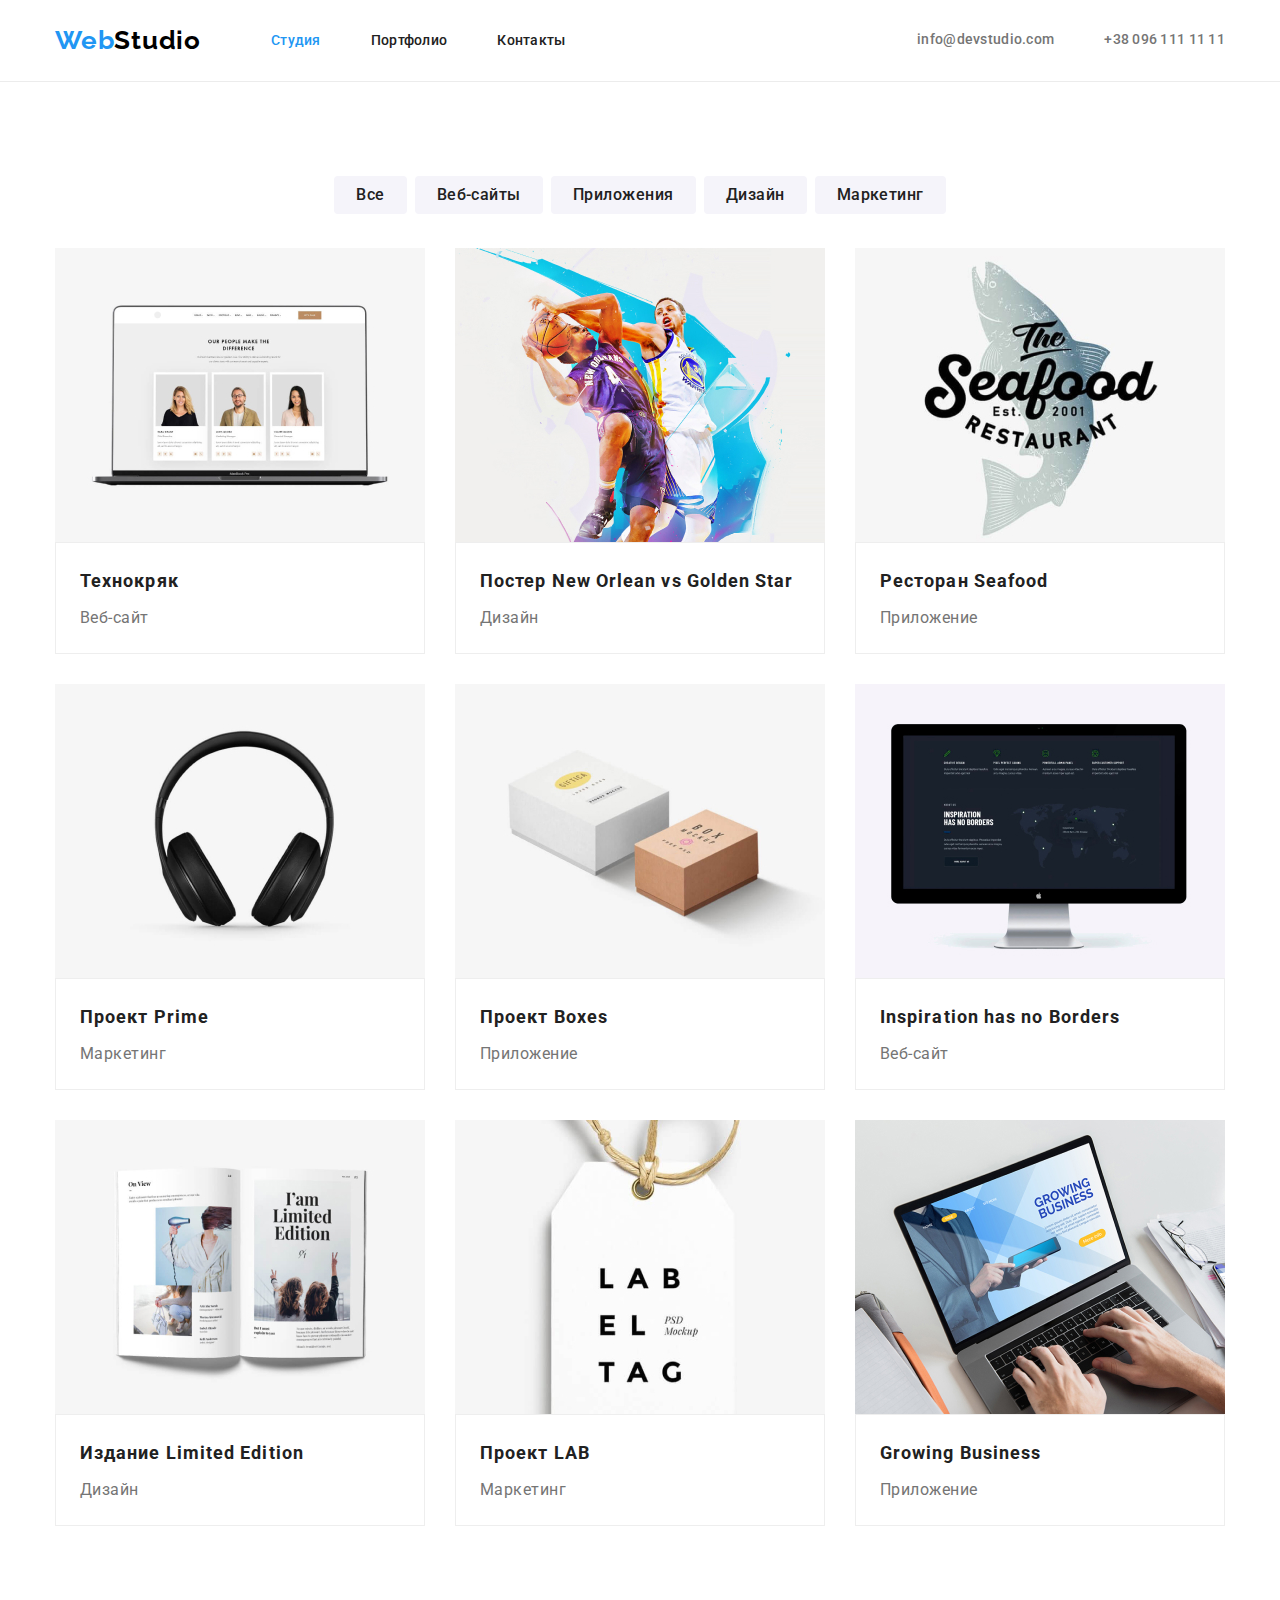
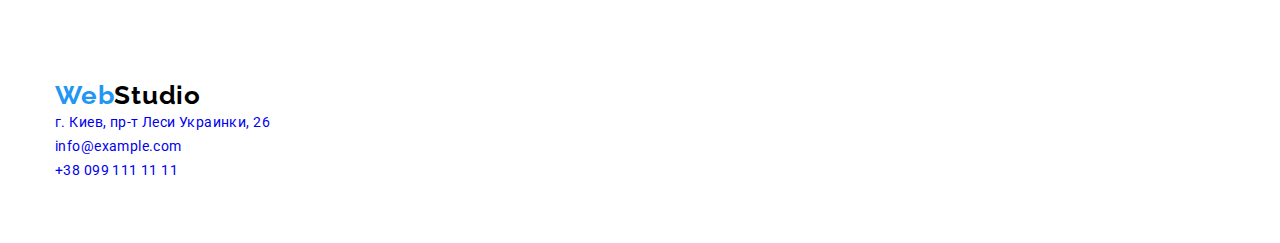
==== portfolio.html @ 60d6c563 "added sprite" ====
<!DOCTYPE html>
<html lang="ru">
<head>
    <meta charset="UTF-8">
    <meta name="viewport" content="width=device-width, initial-scale=1.0">
    <title>Portfolio</title>
        <link rel="stylesheet" href="https://cdnjs.cloudflare.com/ajax/libs/modern-normalize/1.0.0/modern-normalize.min.css">
    <link rel="preconnect" href="https://fonts.gstatic.com">
    <link href="https://fonts.googleapis.com/css2?family=Raleway:wght@700&family=Roboto:wght@400;500;700;900&display=swap"
        rel="stylesheet">
    <link rel="stylesheet" href="css/styles.css">

</head>
<body>
    
<header class="header">
    <div class="container">
        <nav class="navigation">
            <a class="logo__header" href="/" aria-label="логотип сайта">
                <span class="logo__web" lang="en">Web</span><span class="logo__studio" lang="en">Studio</span>
            </a>
            <ul class="navigation__list">
                <li class="nav__item">
                    <a class="navigation__list-item is-current" href="index.html">Студия</a>
                </li>
                <li class="nav__item">
                    <a class="navigation__list-item" href="portfolio.html">Портфолио</a>
                </li>
                <li class="nav__item">
                    <a class="navigation__list-item" href="#">Контакты</a>
                </li>
            </ul>
        </nav>
        <address class="address">
            <ul class="header__contakt-info">
                <li>
                    <a class="contact__mail-header" href="mailto:info@devstudio.com">info@devstudio.com</a>
                </li>
                <li>
                    <a class="contact__tel-header" href="tel:+380961111111">+38 096 111 11 11</a>
                </li>
            </ul>
        </address>
    </div>

</header>

<main>
    <!-- PROJECTS NAVIGATION -->
   
    <section class="projects">
        <h1 hidden>Projects</h1>
        <div class="container">
            <ul class="filters__list">
                <li class="filters__list-item">
                    <button class="btn__portfolio">Все</button>
                </li>
                <li class="filters__list-item">
                    <button class="btn__portfolio">Веб-сайты</button>
                </li>
                <li class="filters__list-item">
                    <button class="btn__portfolio">Приложения</button>
                </li>
                <li class="filters__list-item">
                    <button class="btn__portfolio">Дизайн</button>
                </li>
                <li class="filters__list-item">
                    <button class="btn__portfolio">Маркетинг</button>
                </li>
            </ul>
        </div>

        <div class="container">
            <ul class="projects__list">
                <li class="projects__list-item">
                    <img src="./images/portfolio/img-0.jpg" 
                    alt="Веб-сайт - Технокряк" width="370" height="294">
                    <div class="text">
                        <h2 class="projects__title">Технокряк</h2>
                        <p class="description">Веб-сайт</p>
                    </div>
                </li>
                <li class="projects__list-item">
                    <img src="./images/portfolio/img-1.jpg" 
                    alt="Дизайн для постера New Orlean vs Golden Star" width="370" height="294">
                    <div class="text">
                        <h2 class="projects__title">Постер <span lang="en">New Orlean vs Golden Star</span></h2>
                        <p class="description">Дизайн</p>
                    </div>
                </li>
                <li class="projects__list-item">
                    <img src="./images/portfolio/img-2.jpg" 
                    alt="Приложение - Ресторан Seafood" width="370" height="294">
                    <div class="text">
                        <h2 class="projects__title">Ресторан <span lang="en">Seafood</span></h2>
                        <p class="description">Приложение</p>
                    </div>
                </li>
                <li class="projects__list-item">
                    <img src="./images/portfolio/img-3.jpg" 
                    alt="Маркетинговый проект" width="370" height="294">
                    <div class="text">
                        <h2 class="projects__title">Проект <span lang="en">Prime</span></h2>
                        <p class="description">Маркетинг</p>
                    </div>
                </li>
                <li class="projects__list-item">
                    <img src="./images/portfolio/img-4.jpg" 
                    alt="Приложение - Boxes" width="370" height="294">
                    <div class="text">
                        <h2 class="projects__title">Проект <span lang="en">Boxes</span></h2>
                        <p class="description">Приложение</p>
                    </div>
                </li>
                <li class="projects__list-item">
                    <img src="./images/portfolio/img-5.jpg" 
                    alt="Веб-сайт - Inspiration has no Borders" width="370" height="294">
                    <div class="text">
                        <h2 class="projects__title" lang="en">Inspiration has no Borders</h2>
                        <p class="description">Веб-сайт</p>
                    </div>
                </li>
                <li class="projects__list-item">
                    <img src="./images/portfolio/img-6.jpg" 
                    alt="Дизайнерское издание" width="370" height="294">
                    <div class="text">
                        <h2 class="projects__title">Издание <span lang="en">Limited Edition</span></h2>
                        <p class="description">Дизайн</p>
                    </div>
                </li>
                <li class="projects__list-item">
                    <img src="./images/portfolio/img-7.jpg" 
                    alt="Маркетинговый проект" width="370" height="294">
                    <div class="text">
                        <h2 class="projects__title">Проект <span lang="en">LAB</span></h2>
                        <p class="description">Маркетинг</p>
                    </div>
                </li>
                <li class="projects__list-item">
                    <img src="./images/portfolio/img-8.jpg" 
                    alt="Приложение - Growing Business" width="370" height="294">
                    <div class="text">
                        <h2 class="projects__title" lang="en">Growing Business</h2>
                        <p class="description">Приложение</p>
                    </div>
                </li>
            </ul>
        </div>
    </section>
</main>

<footer class="footer">
    <div class="container">
        <a class="logo__footer" href="/" aria-label="логотип сайта">
            <span class="logo__web" lang="en">Web</span><span class="logo__studio" lang="en">Studio</span>
        </a>

        <address>
            <ul>
                <li>
                    <a class="address" href="https://goo.gl/maps/5K13a3puJwrhcPws7" target="_blank">г. Киев, пр-т Леси
                        Украинки, 26</a>
                </li>
                <li>
                    <a class="contact__mail-footer" href="mailto:info@example.com">info@example.com</a>
                </li>
                <li>
                    <a class="contact__tel-footer" href="tel:+380991111111">+38 099 111 11 11</a>
                </li>
            </ul>
        </address>
    </div>
</footer>

</body>
</html>
---- css/styles.css ----
:root {
  --main-font: "Roboto", sans-serif;
  --logo-font: "Raleway", sans-serif;
  --accent-color: #2196f3;
}

body {
  font-family: var(--main-font);
}

a {
  text-decoration: none;
}

ul {
  list-style-type: none;
}

address {
  font-style: normal;
}

.container {
  width: 1200px;
  padding: 0 15px;
  margin: auto;
}

h1,
h2,
h3,
h4,
h5,
h6 {
  margin: 0;
}

ul,
ol {
  margin: 0;
  padding: 0;
}

p {
  margin: 0;
}

img {
  display: block;
}

/* ============= COMPONENTS ============= */

.logo__web,
.logo__studio {
  font-family: var(--logo-font);
  font-weight: 700;
  font-size: 26px;
  line-height: 1.19;
  letter-spacing: 0.03em;
  color: #000000;
}

.logo__web {
  color: var(--accent-color);
}

.title {
  font-family: var(--main-font);
  font-weight: 700;
  font-size: 36px;
  line-height: 1.166;
  text-align: center;
  letter-spacing: 0.03em;
  color: #212121;
}

/* =========== COMPONENTS END =========== */

/* ============= HEADER ============= */

.header {
  border-bottom: 1px solid rgba(236, 236, 236, 1);
}

.header .container {
  padding-top: 25px;
  padding-bottom: 25px;
  display: flex;
  align-items: center;
  /* border-bottom: 1px solid rgba(236, 236, 236, 1); */
}

.logo__header {
  margin-right: 70px;
}

.navigation {
  display: flex;
  align-items: center;
}

.navigation__list {
  display: flex;
  align-items: center;
}

.nav__item:not(:last-child) {
  margin-right: 50px;
}

.header__contakt-info {
  display: flex;
  align-items: center;
}

.contact__mail-header {
  margin-right: 50px;
}

.address {
  margin-left: auto;
}

.navigation__list-item {
  font-family: var(--main-font);
  font-weight: 500;
  font-size: 14px;
  line-height: 1.14;
  letter-spacing: 0.02em;
  color: #212121;
}

.navigation__list .navigation__list-item.is-current {
  color: var(--accent-color);
}

.navigation__list-item:hover,
.navigation__list-item:focus,
.contact__mail-header:hover,
.contact__mail-header:focus,
.contact__tel-header:hover,
.contact__tel-header:focus {
  color: var(--accent-color);
}

.contact__mail-header {
  font-family: var(--main-font);
  font-weight: 500;
  font-size: 14px;
  line-height: 1.14;
  letter-spacing: 0.02em;
  color: #757575;
}

.contact__tel-header {
  font-family: var(--main-font);
  font-weight: 500;
  font-size: 14px;
  line-height: 1.14;
  letter-spacing: 0.02em;
  color: #757575;
}

/* ============= HEADER END ============= */

/* ============= HERO ============= */

.hero .container {
  display: block;
}

.hero {
  padding-top: 200px;
  padding-bottom: 200px;
}

.hero__title {
  margin-bottom: 30px;
  padding-left: 150px;
  padding-right: 150px;

  font-family: var(--main-font);
  font-weight: 900;
  font-size: 44px;
  line-height: 1.36;
  text-align: center;
  letter-spacing: 0.06em;
  text-transform: uppercase;
  /* color: #FFFFFF; */
}

.btn__hero {
  margin: auto;
  display: flex;
  align-items: center;
  text-align: center;
  padding: 10px 32px;

  font-family: var(--main-font);
  font-weight: 700;
  font-size: 16px;
  line-height: 1.875;
  letter-spacing: 0.06em;
  background: #f5f4fa;
  box-shadow: 0px 4px 4px rgba(0, 0, 0, 0.15);
  border-radius: 4px;
  border: transparent;
  color: #000000;
}

.btn__hero:hover,
.btn__hero:focus {
  color: #ffffff;
  background-color: var(--accent-color);
  /* box-shadow: 0px 3px 1px rgba(0, 0, 0, 0.1), 0px 1px 2px rgba(0, 0, 0, 0.08),
    0px 2px 2px rgba(0, 0, 0, 0.12);
  border-radius: 4px; */
}

/* ============= HERO END ============= */

/* ============= ADVANTAGES ============= */

.advantages {
  padding: 94px 0;
}

.advantages__list {
  display: flex;
}

.advantages__item:not(:last-child) {
  margin-right: 30px;
}

.advantages__item {
  width: calc((100% - 3 * 30px) / 4);
}

.advantages__title {
  margin-bottom: 10px;

  font-family: var(--main-font);
  font-weight: 700;
  font-size: 14px;
  line-height: 1.14;
  letter-spacing: 0.03em;
  text-transform: uppercase;
  color: #212121;
}

.advantages__description {
  font-family: var(--main-font);
  font-weight: 400;
  font-size: 14px;
  line-height: 1.714;
  letter-spacing: 0.03em;
  color: #757575;
}

/* =========== ADVANTAGES END =========== */

/* ============= SERVICES ============= */

.services {
  padding-bottom: 90px;
}

.services__list {
  display: flex;
  margin-top: 50px;
}

.services__list-item {
  width: (100% - 30px * 2) / 3;
}

.services__list-item:not(:last-child) {
  margin-right: 30px;
}

/* =========== SERVICES END =========== */

/* ========== OUR TEAM SECTION ========== */

.our__team {
  padding-top: 98px;
  padding-bottom: 90px;
}

.members__list {
  display: flex;
}

.members__list-item {
  width: (100% - 30px * 3) / 4;
  padding-top: 50px;
}

.members__list-item:not(:last-child) {
  margin-right: 30px;
}

.text__container {
  padding: 30px 59px;
}

.team__member {
  margin-bottom: 10px;

  font-family: var(--main-font);
  font-weight: 500;
  font-size: 16px;
  line-height: 1.19;
  text-align: center;
  letter-spacing: 0.03em;
  color: #212121;
}

.member__occupation {
  font-family: var(--main-font);
  font-weight: 400;
  font-size: 16px;
  line-height: 1.19;
  text-align: center;
  letter-spacing: 0.03em;
  color: #757575;
}

/* ============= OUR TEAM SECTION END ============= */

/* ============= FOOTER ============= */

.footer {
  padding: 60px 0;
}

/* .logo__footer > .logo__studio {
  color: #ffffff;
} */

.address__footer-item:not(:last-child) {
  margin-bottom: 9px;
}

.address__footer {
  margin-top: 20px;
}

.address {
  font-family: var(--main-font);
  font-weight: 400;
  font-size: 14px;
  line-height: 1.714;
  letter-spacing: 0.03em;
  /* color: #ffffff; */
}

.contact__mail-footer {
  font-family: var(--main-font);
  font-weight: 400;
  font-size: 14px;
  line-height: 1.714;
  letter-spacing: 0.03em;
  /* color: rgba(255, 255, 255, 0.6); */
}

.contact__tel-footer {
  font-family: var(--main-font);
  font-weight: 400;
  font-size: 14px;
  line-height: 1.714;
  letter-spacing: 0.03em;
  /* color: rgba(255, 255, 255, 0.6); */
}

/* ============= FOOTER END ============= */

/* ============= PORTFOLIO ============= */
.projects {
  padding: 94px 0;
}

.filters__list {
  display: flex;
  justify-content: center;
  margin-bottom: 34px;
}

.filters__list-item:not(:last-child) {
  margin-right: 8px;
}

.projects__list {
  display: flex;
  flex-wrap: wrap;
}

.projects__list-item {
  width: (100% - 30px * 2) / 3;
  margin-bottom: 30px;
}

.projects__list-item:not(:nth-child(3n)) {
  margin-right: 30px;
}

.projects__list-item:nth-last-child(-n + 3) {
  margin-bottom: 0px;
}

.btn__portfolio {
  padding: 6px 22px;

  font-family: var(--main-font);
  font-weight: 500;
  font-size: 16px;
  line-height: 1.625;
  text-align: center;
  letter-spacing: 0.03em;
  color: #212121;
  background: #f5f4fa;
  border-radius: 4px;
  border: transparent;
}

.btn__portfolio:hover,
.btn__portfolio:focus {
  color: #ffffff;
  background-color: var(--accent-color);
  /* box-shadow: 0px 3px 1px rgba(0, 0, 0, 0.1), 0px 1px 2px rgba(0, 0, 0, 0.08),
    0px 2px 2px rgba(0, 0, 0, 0.12); */
  border-radius: 4px;
}

.text {
  padding: 20px 24px;
  border: 1px solid rgba(238, 238, 238, 1);
}

.projects__title {
  font-family: var(--main-font);
  font-weight: 700;
  font-size: 18px;
  line-height: 2;
  letter-spacing: 0.06em;
  color: #212121;
}

.description {
  margin-top: 4px;

  font-family: var(--main-font);
  font-weight: 400;
  font-size: 16px;
  line-height: 1.875;
  letter-spacing: 0.03em;
  color: #757575;
}

/* ============= PORTFOLIO END ============= */
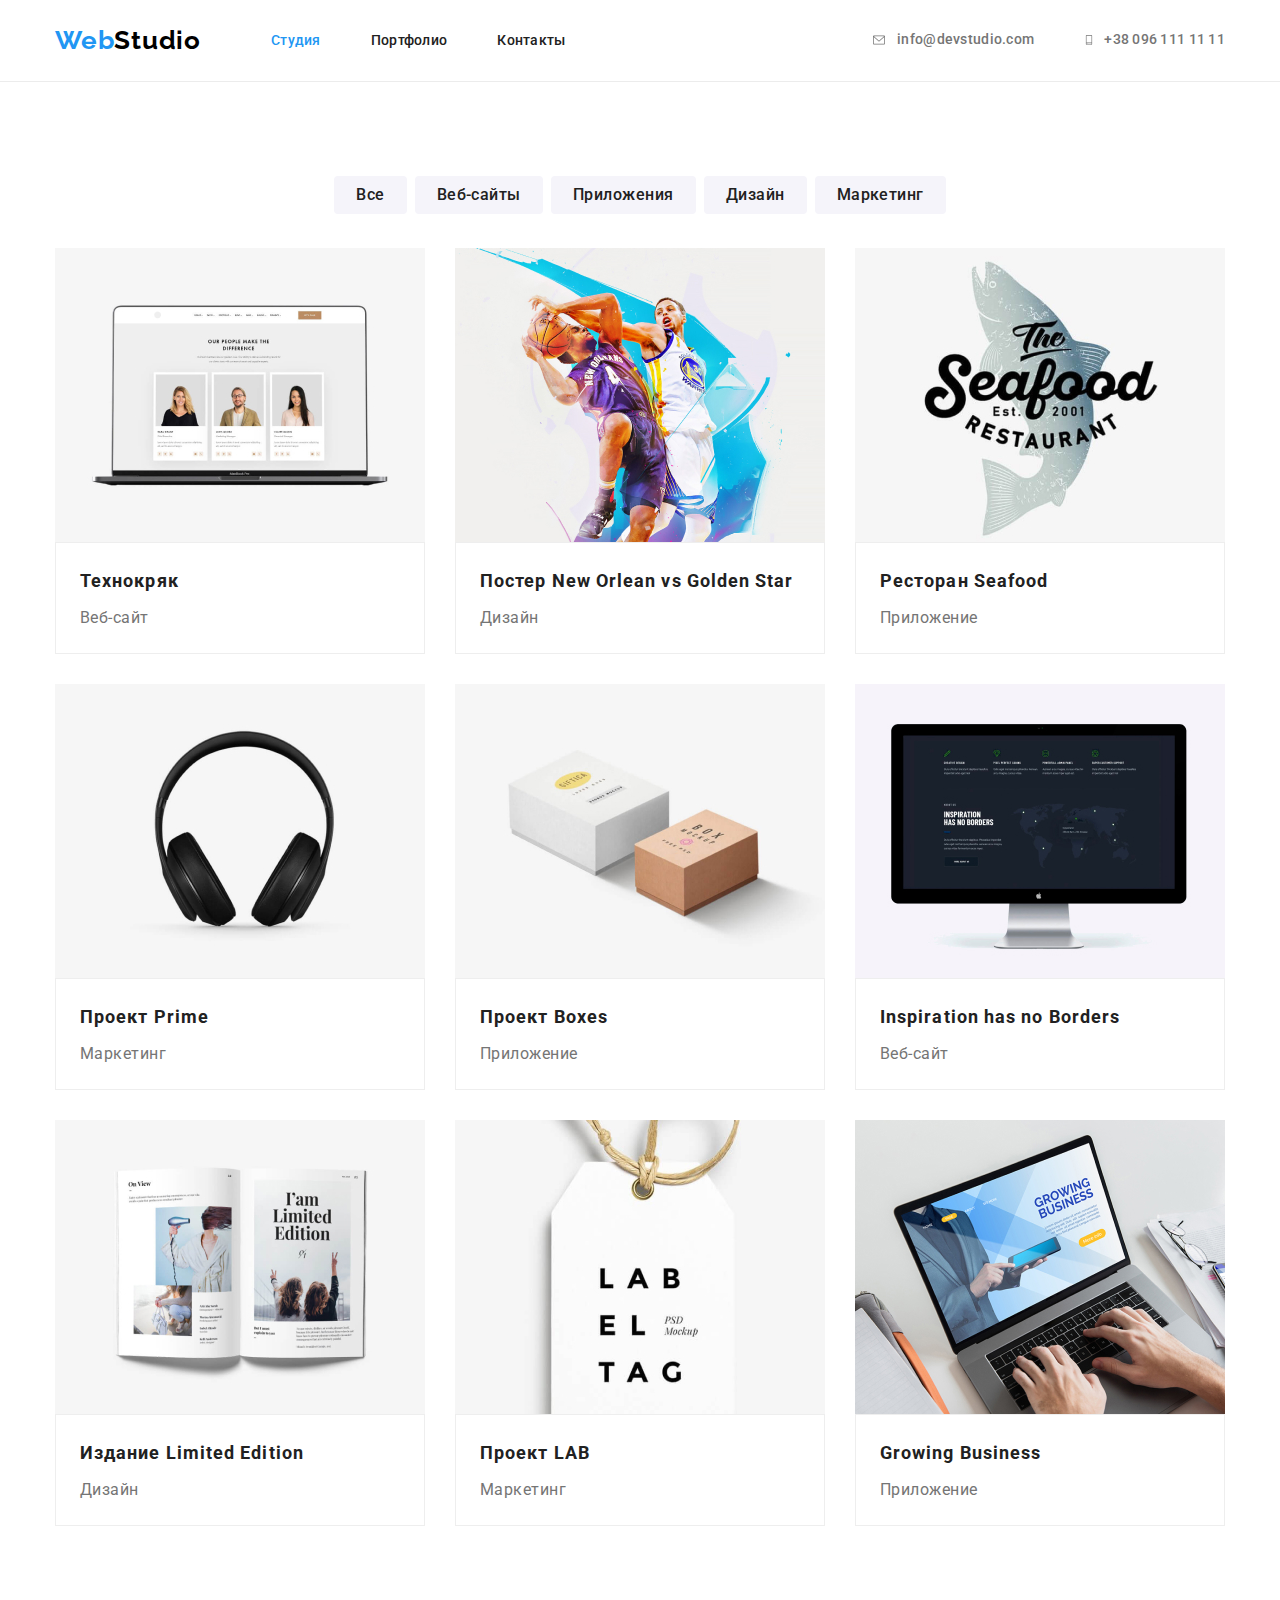
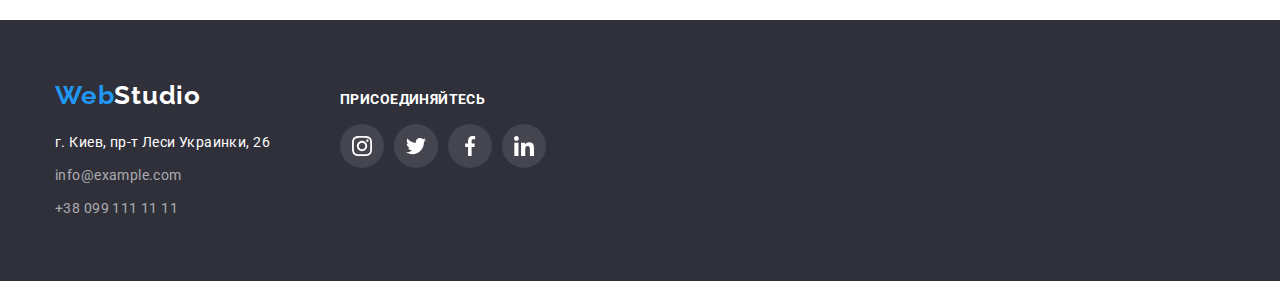
==== commit d2a837f5: "hw-4 final version2" ====
--- a/portfolio.html
+++ b/portfolio.html
@@ -33,10 +33,20 @@
         </nav>
         <address class="address">
             <ul class="header__contakt-info">
-                <li>
+                <li class="contact__icon">
+                    <a class="icon__link" href="mailto:info@devstudio.com">
+                        <svg class="mail__icon" width="16" height="12">
+                            <use href="./images/sprite.svg#icon-envelope"></use>
+                        </svg>
+                    </a>
                     <a class="contact__mail-header" href="mailto:info@devstudio.com">info@devstudio.com</a>
                 </li>
-                <li>
+                <li class="contact__icon">
+                    <a class="icon__link" href="tel:+380961111111">
+                        <svg class="tel__icon" width="10" height="16">
+                            <use href="./images/sprite.svg#icon-smartphone"></use>
+                        </svg>
+                    </a>
                     <a class="contact__tel-header" href="tel:+380961111111">+38 096 111 11 11</a>
                 </li>
             </ul>
@@ -151,24 +161,62 @@
 
 <footer class="footer">
     <div class="container">
-        <a class="logo__footer" href="/" aria-label="логотип сайта">
-            <span class="logo__web" lang="en">Web</span><span class="logo__studio" lang="en">Studio</span>
-        </a>
-
-        <address>
-            <ul>
-                <li>
-                    <a class="address" href="https://goo.gl/maps/5K13a3puJwrhcPws7" target="_blank">г. Киев, пр-т Леси
-                        Украинки, 26</a>
-                </li>
-                <li>
-                    <a class="contact__mail-footer" href="mailto:info@example.com">info@example.com</a>
-                </li>
-                <li>
-                    <a class="contact__tel-footer" href="tel:+380991111111">+38 099 111 11 11</a>
-                </li>
-            </ul>
-        </address>
+
+        <div>
+            <a class="logo__footer" href="/" aria-label="логотип сайта">
+                <span class="logo__web" lang="en">Web</span><span class="logo__studio" lang="en">Studio</span>
+            </a>
+
+            <address>
+                <ul class="address__footer">
+                    <li class="address__footer-item">
+                        <a class="address" href="https://goo.gl/maps/5K13a3puJwrhcPws7" target="_blank">г. Киев, пр-т
+                            Леси
+                            Украинки, 26</a>
+                    </li>
+                    <li class="address__footer-item">
+                        <a class="contact__mail-footer" href="mailto:info@example.com">info@example.com</a>
+                    </li>
+                    <li class="address__footer-item">
+                        <a class="contact__tel-footer" href="tel:+380991111111">+38 099 111 11 11</a>
+                    </li>
+                </ul>
+            </address>
+        </div>
+
+        <div class="join__us">
+            <p class="join__us-text">присоединяйтесь</p>
+            <ul class="social__list">
+                <li class="social__list-item">
+                    <a class="social__list-link" href="">
+                        <svg class="icon__social-link">
+                            <use href="./images/sprite.svg#icon-instagram"></use>
+                        </svg>
+                    </a>
+                </li>
+                <li class="social__list-item">
+                    <a class="social__list-link" href="">
+                        <svg class="icon__social-link">
+                            <use href="./images/sprite.svg#icon-twitter"></use>
+                        </svg>
+                    </a>
+                </li>
+                <li class="social__list-item">
+                    <a class="social__list-link" href="">
+                        <svg class="icon__social-link">
+                            <use href="./images/sprite.svg#icon-facebook"></use>
+                        </svg>
+                    </a>
+                </li>
+                <li class="social__list-item">
+                    <a class="social__list-link" href="">
+                        <svg class="icon__social-link">
+                            <use href="./images/sprite.svg#icon-linkedin"></use>
+                        </svg>
+                    </a>
+                </li>
+            </ul>
+        </div>
     </div>
 </footer>
 
--- a/css/styles.css
+++ b/css/styles.css
@@ -88,7 +88,6 @@
   padding-bottom: 25px;
   display: flex;
   align-items: center;
-  /* border-bottom: 1px solid rgba(236, 236, 236, 1); */
 }
 
 .logo__header {
@@ -112,6 +111,7 @@
 .header__contakt-info {
   display: flex;
   align-items: center;
+  justify-content: center;
 }
 
 .contact__mail-header {
@@ -144,6 +144,33 @@
   color: var(--accent-color);
 }
 
+.contact__icon:hover .contact__mail-header,
+.contact__icon:focus .contact__mail-header {
+  color: var(--accent-color);
+}
+
+.contact__icon:hover .contact__tel-header,
+.contact__icon:focus .contact__tel-header {
+  color: var(--accent-color);
+}
+
+.contact__icon:hover {
+  fill: var(--accent-color);
+}
+
+.contact__icon {
+  display: flex;
+  align-items: center;
+
+  fill: #757575;
+}
+
+.icon__link {
+  display: flex;
+  align-items: center;
+  margin-right: 10px;
+}
+
 .contact__mail-header {
   font-family: var(--main-font);
   font-weight: 500;
@@ -173,6 +200,22 @@
 .hero {
   padding-top: 200px;
   padding-bottom: 200px;
+}
+
+.overlay {
+  max-width: 1600px;
+  height: 600px;
+  margin-left: auto;
+  margin-right: auto;
+  background-color: #333333;
+  background-image: linear-gradient(
+      rgba(47, 48, 58, 0.4),
+      rgba(47, 48, 58, 0.4)
+    ),
+    url("../images/hero/Hero.jpg");
+  background-repeat: no-repeat;
+  background-size: cover;
+  background-position: center;
 }
 
 .hero__title {
@@ -187,7 +230,7 @@
   text-align: center;
   letter-spacing: 0.06em;
   text-transform: uppercase;
-  /* color: #FFFFFF; */
+  color: #ffffff;
 }
 
 .btn__hero {
@@ -226,6 +269,22 @@
   padding: 94px 0;
 }
 
+.thumb {
+  width: 270px;
+  height: 120px;
+  background: #f5f4fa;
+  display: flex;
+  justify-content: center;
+  align-items: center;
+  margin-bottom: 30px;
+}
+
+.advantages__icon {
+  width: 70px;
+  height: 70px;
+  border-radius: 4px;
+}
+
 .advantages__list {
   display: flex;
 }
@@ -257,6 +316,12 @@
   line-height: 1.714;
   letter-spacing: 0.03em;
   color: #757575;
+}
+
+.members__list-item {
+  box-shadow: 0px 1px 3px rgba(0, 0, 0, 0.12), 0px 1px 1px rgba(0, 0, 0, 0.14),
+    0px 2px 1px rgba(0, 0, 0, 0.2);
+  border-radius: 0px 0px 4px 4px;
 }
 
 /* =========== ADVANTAGES END =========== */
@@ -287,6 +352,7 @@
 .our__team {
   padding-top: 98px;
   padding-bottom: 90px;
+  background-color: #f5f4fa;
 }
 
 .members__list {
@@ -295,7 +361,8 @@
 
 .members__list-item {
   width: (100% - 30px * 3) / 4;
-  padding-top: 50px;
+  margin-top: 50px;
+  background-color: #ffffff;
 }
 
 .members__list-item:not(:last-child) {
@@ -303,7 +370,9 @@
 }
 
 .text__container {
-  padding: 30px 59px;
+  padding-top: 30px;
+  padding-left: 59px;
+  padding-right: 59px;
 }
 
 .team__member {
@@ -328,17 +397,96 @@
   color: #757575;
 }
 
+.social__list {
+  display: flex;
+  justify-content: space-between;
+  margin-top: 16px;
+  padding-bottom: 30px;
+  padding-right: 32px;
+  padding-left: 32px;
+}
+
+.social__list-link {
+  display: flex;
+  justify-content: center;
+  align-items: center;
+  width: 44px;
+  height: 44px;
+  background-color: #ffffff;
+  border-radius: 50%;
+}
+
+.social__list-link:hover .icon__social-link,
+.social__list-link:focus .icon__social-link {
+  fill: #ffffff;
+}
+
+.social__list-link:hover,
+.social__list-link:focus {
+  background-color: var(--accent-color);
+}
+
+.icon__social-link {
+  width: 20px;
+  height: 20px;
+  fill: rgba(175, 177, 184, 1);
+}
+
 /* ============= OUR TEAM SECTION END ============= */
+
+/* ============= CLIENTS ============= */
+
+.our__clients {
+  padding: 94px 0;
+}
+
+.clients__list {
+  display: flex;
+  justify-content: space-between;
+  margin-top: 50px;
+}
+
+.clients__link {
+  display: flex;
+  justify-content: center;
+  align-items: center;
+  width: 170px;
+  height: 90px;
+  border: 1px solid #afb1b8;
+  box-sizing: border-box;
+  border-radius: 4px;
+}
+
+.clients__icon {
+  fill: rgba(175, 177, 184, 1);
+}
+
+.clients__link:hover .clients__icon,
+.clients__link:focus .clients__icon {
+  fill: var(--accent-color);
+}
+
+.clients__link:hover,
+.clients__link:focus {
+  border: 1px solid var(--accent-color);
+}
+
+/* =========== CLIENTS END =========== */
 
 /* ============= FOOTER ============= */
 
 .footer {
   padding: 60px 0;
-}
-
-/* .logo__footer > .logo__studio {
+  background-color: #2f303a;
+}
+
+.footer .container {
+  display: flex;
+}
+
+.logo__footer > .logo__studio {
   color: #ffffff;
-} */
+}
 
 .address__footer-item:not(:last-child) {
   margin-bottom: 9px;
@@ -354,7 +502,7 @@
   font-size: 14px;
   line-height: 1.714;
   letter-spacing: 0.03em;
-  /* color: #ffffff; */
+  color: #ffffff;
 }
 
 .contact__mail-footer {
@@ -363,7 +511,7 @@
   font-size: 14px;
   line-height: 1.714;
   letter-spacing: 0.03em;
-  /* color: rgba(255, 255, 255, 0.6); */
+  color: rgba(255, 255, 255, 0.6);
 }
 
 .contact__tel-footer {
@@ -372,7 +520,43 @@
   font-size: 14px;
   line-height: 1.714;
   letter-spacing: 0.03em;
-  /* color: rgba(255, 255, 255, 0.6); */
+  color: rgba(255, 255, 255, 0.6);
+}
+
+.join__us-text {
+  font-family: var(--main-font);
+  font-weight: 700;
+  font-size: 14px;
+  line-height: 1.14;
+  letter-spacing: 0.03em;
+  text-transform: uppercase;
+  color: #ffffff;
+}
+
+.join__us .social__list {
+  padding-left: 0;
+}
+
+.join__us {
+  padding-top: 12px;
+  margin-left: 70px;
+}
+
+.join__us .social__list-link {
+  background-color: rgba(255, 255, 255, 0.1);
+}
+
+.join__us .icon__social-link {
+  fill: #ffffff;
+}
+
+.join__us .social__list-link:hover,
+.join__us .social__list-link:focus {
+  background-color: var(--accent-color);
+}
+
+.join__us .social__list-item:not(:last-child) {
+  margin-right: 10px;
 }
 
 /* ============= FOOTER END ============= */
@@ -400,6 +584,11 @@
 .projects__list-item {
   width: (100% - 30px * 2) / 3;
   margin-bottom: 30px;
+}
+
+.projects__list-item:hover {
+  box-shadow: 0px 1px 1px rgba(0, 0, 0, 0.12), 0px 4px 4px rgba(0, 0, 0, 0.06),
+    1px 4px 6px rgba(0, 0, 0, 0.16);
 }
 
 .projects__list-item:not(:nth-child(3n)) {
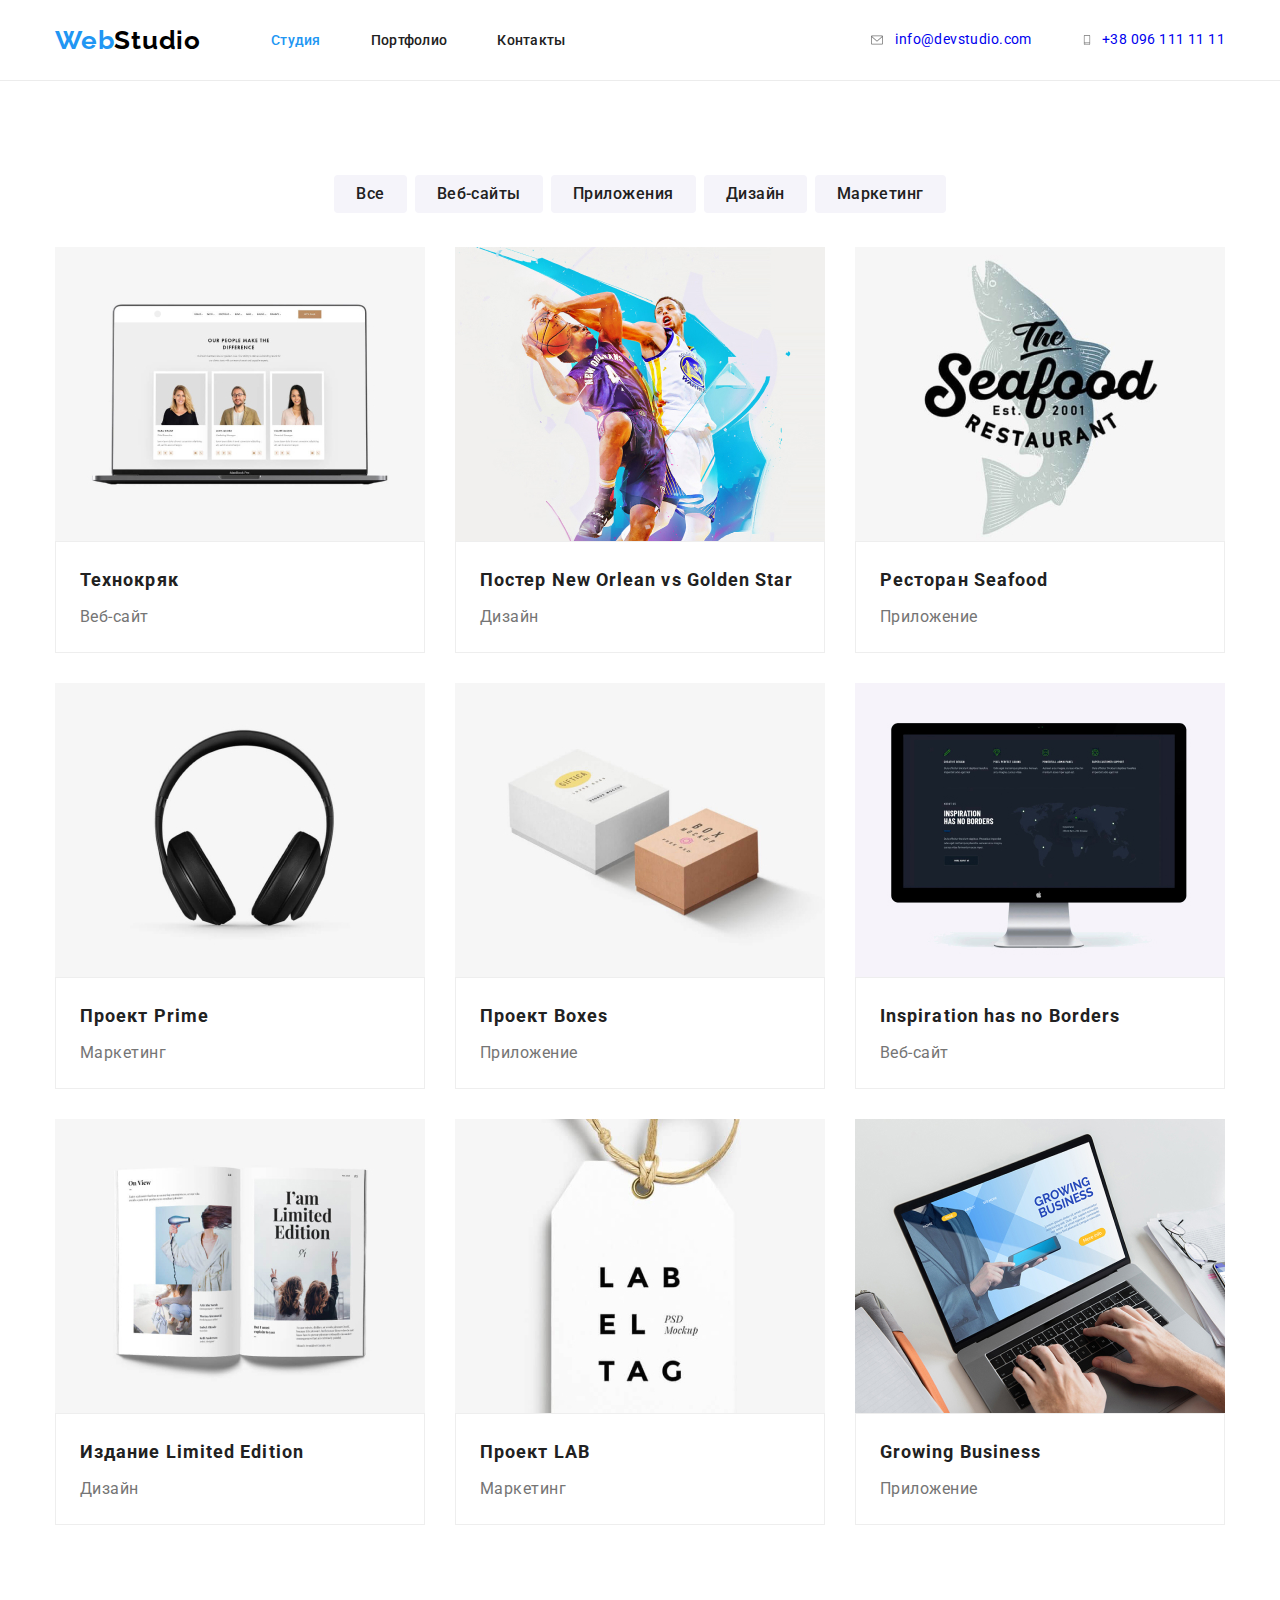
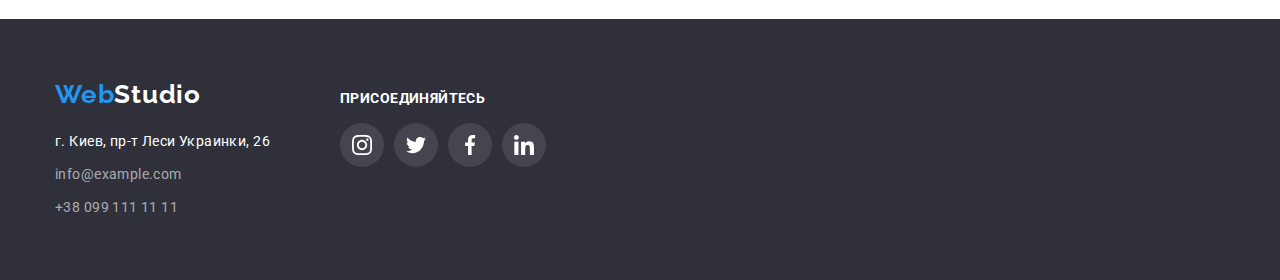
==== commit 68002807: "hw-4 fixed" ====
--- a/portfolio.html
+++ b/portfolio.html
@@ -83,76 +83,95 @@
         <div class="container">
             <ul class="projects__list">
                 <li class="projects__list-item">
-                    <img src="./images/portfolio/img-0.jpg" 
-                    alt="Веб-сайт - Технокряк" width="370" height="294">
-                    <div class="text">
-                        <h2 class="projects__title">Технокряк</h2>
-                        <p class="description">Веб-сайт</p>
+                    <a class="project__link" href="">
+                        <img src="./images/portfolio/img-0.jpg" 
+                        alt="Веб-сайт - Технокряк" width="370" height="294">
+                        <div class="text">
+                            <h2 class="projects__title">Технокряк</h2>
+                            <p class="description">Веб-сайт</p>
                     </div>
-                </li>
-                <li class="projects__list-item">
-                    <img src="./images/portfolio/img-1.jpg" 
-                    alt="Дизайн для постера New Orlean vs Golden Star" width="370" height="294">
-                    <div class="text">
-                        <h2 class="projects__title">Постер <span lang="en">New Orlean vs Golden Star</span></h2>
-                        <p class="description">Дизайн</p>
-                    </div>
-                </li>
-                <li class="projects__list-item">
-                    <img src="./images/portfolio/img-2.jpg" 
-                    alt="Приложение - Ресторан Seafood" width="370" height="294">
-                    <div class="text">
-                        <h2 class="projects__title">Ресторан <span lang="en">Seafood</span></h2>
-                        <p class="description">Приложение</p>
-                    </div>
-                </li>
-                <li class="projects__list-item">
-                    <img src="./images/portfolio/img-3.jpg" 
-                    alt="Маркетинговый проект" width="370" height="294">
-                    <div class="text">
-                        <h2 class="projects__title">Проект <span lang="en">Prime</span></h2>
-                        <p class="description">Маркетинг</p>
-                    </div>
-                </li>
-                <li class="projects__list-item">
-                    <img src="./images/portfolio/img-4.jpg" 
-                    alt="Приложение - Boxes" width="370" height="294">
-                    <div class="text">
-                        <h2 class="projects__title">Проект <span lang="en">Boxes</span></h2>
-                        <p class="description">Приложение</p>
-                    </div>
-                </li>
-                <li class="projects__list-item">
-                    <img src="./images/portfolio/img-5.jpg" 
-                    alt="Веб-сайт - Inspiration has no Borders" width="370" height="294">
-                    <div class="text">
-                        <h2 class="projects__title" lang="en">Inspiration has no Borders</h2>
-                        <p class="description">Веб-сайт</p>
-                    </div>
-                </li>
-                <li class="projects__list-item">
-                    <img src="./images/portfolio/img-6.jpg" 
-                    alt="Дизайнерское издание" width="370" height="294">
-                    <div class="text">
-                        <h2 class="projects__title">Издание <span lang="en">Limited Edition</span></h2>
-                        <p class="description">Дизайн</p>
-                    </div>
-                </li>
-                <li class="projects__list-item">
-                    <img src="./images/portfolio/img-7.jpg" 
-                    alt="Маркетинговый проект" width="370" height="294">
-                    <div class="text">
-                        <h2 class="projects__title">Проект <span lang="en">LAB</span></h2>
-                        <p class="description">Маркетинг</p>
-                    </div>
-                </li>
-                <li class="projects__list-item">
-                    <img src="./images/portfolio/img-8.jpg" 
-                    alt="Приложение - Growing Business" width="370" height="294">
-                    <div class="text">
-                        <h2 class="projects__title" lang="en">Growing Business</h2>
-                        <p class="description">Приложение</p>
-                    </div>
+                    </a>
+                </li>
+                
+                <li class="projects__list-item">
+                    <a class="project__link" href="">
+                        <img src="./images/portfolio/img-1.jpg" 
+                        alt="Дизайн для постера New Orlean vs Golden Star" width="370" height="294">
+                        <div class="text">
+                            <h2 class="projects__title">Постер <span lang="en">New Orlean vs Golden Star</span></h2>
+                            <p class="description">Дизайн</p>
+                        </div>
+                    </a>
+                </li>
+                <li class="projects__list-item">
+                    <a class="project__link" href="">
+                        <img src="./images/portfolio/img-2.jpg" 
+                        alt="Приложение - Ресторан Seafood" width="370" height="294">
+                        <div class="text">
+                            <h2 class="projects__title">Ресторан <span lang="en">Seafood</span></h2>
+                            <p class="description">Приложение</p>
+                        </div>
+                    </a>
+                </li>
+                <li class="projects__list-item">
+                    <a class="project__link" href="">
+                        <img src="./images/portfolio/img-3.jpg" 
+                        alt="Маркетинговый проект" width="370" height="294">
+                        <div class="text">
+                            <h2 class="projects__title">Проект <span lang="en">Prime</span></h2>
+                            <p class="description">Маркетинг</p>
+                        </div>
+                    </a>
+                </li>
+                <li class="projects__list-item">
+                    <a class="project__link" href="">
+                        <img src="./images/portfolio/img-4.jpg" 
+                        alt="Приложение - Boxes" width="370" height="294">
+                        <div class="text">
+                            <h2 class="projects__title">Проект <span lang="en">Boxes</span></h2>
+                            <p class="description">Приложение</p>
+                        </div>
+                    </a>
+                </li>
+                <li class="projects__list-item">
+                    <a class="project__link" href="">
+                        <img src="./images/portfolio/img-5.jpg" 
+                        alt="Веб-сайт - Inspiration has no Borders" width="370" height="294">
+                        <div class="text">
+                            <h2 class="projects__title" lang="en">Inspiration has no Borders</h2>
+                            <p class="description">Веб-сайт</p>
+                        </div>
+                    </a>
+                </li>
+                <li class="projects__list-item">
+                    <a class="project__link" href="">
+                        <img src="./images/portfolio/img-6.jpg" 
+                        alt="Дизайнерское издание" width="370" height="294">
+                        <div class="text">
+                            <h2 class="projects__title">Издание <span lang="en">Limited Edition</span></h2>
+                            <p class="description">Дизайн</p>
+                        </div>
+                    </a>
+                </li>
+                <li class="projects__list-item">
+                    <a class="project__link" href="">
+                        <img src="./images/portfolio/img-7.jpg" 
+                        alt="Маркетинговый проект" width="370" height="294">
+                        <div class="text">
+                            <h2 class="projects__title">Проект <span lang="en">LAB</span></h2>
+                            <p class="description">Маркетинг</p>
+                        </div>
+                    </a>
+                </li>
+                <li class="projects__list-item">
+                    <a class="project__link" href="">
+                        <img src="./images/portfolio/img-8.jpg" 
+                        alt="Приложение - Growing Business" width="370" height="294">
+                        <div class="text">
+                            <h2 class="projects__title" lang="en">Growing Business</h2>
+                            <p class="description">Приложение</p>
+                        </div>
+                    </a>
                 </li>
             </ul>
         </div>
--- a/css/styles.css
+++ b/css/styles.css
@@ -75,6 +75,15 @@
   color: #212121;
 }
 
+.contact__header {
+  font-family: var(--main-font);
+  font-weight: 500;
+  font-size: 14px;
+  line-height: 1.14;
+  letter-spacing: 0.02em;
+  color: #757575;
+}
+
 /* =========== COMPONENTS END =========== */
 
 /* ============= HEADER ============= */
@@ -84,8 +93,9 @@
 }
 
 .header .container {
-  padding-top: 25px;
-  padding-bottom: 25px;
+  height: 80px;
+  padding-top: 24px;
+  padding-bottom: 24px;
   display: flex;
   align-items: center;
 }
@@ -160,6 +170,7 @@
 
 .contact__icon {
   display: flex;
+  justify-content: center;
   align-items: center;
 
   fill: #757575;
@@ -167,26 +178,9 @@
 
 .icon__link {
   display: flex;
+  justify-content: center;
   align-items: center;
   margin-right: 10px;
-}
-
-.contact__mail-header {
-  font-family: var(--main-font);
-  font-weight: 500;
-  font-size: 14px;
-  line-height: 1.14;
-  letter-spacing: 0.02em;
-  color: #757575;
-}
-
-.contact__tel-header {
-  font-family: var(--main-font);
-  font-weight: 500;
-  font-size: 14px;
-  line-height: 1.14;
-  letter-spacing: 0.02em;
-  color: #757575;
 }
 
 /* ============= HEADER END ============= */
@@ -220,8 +214,8 @@
 
 .hero__title {
   margin-bottom: 30px;
-  padding-left: 150px;
-  padding-right: 150px;
+  padding-left: 240px;
+  padding-right: 240px;
 
   font-family: var(--main-font);
   font-weight: 900;
@@ -245,20 +239,16 @@
   font-size: 16px;
   line-height: 1.875;
   letter-spacing: 0.06em;
-  background: #f5f4fa;
+  background: #2196f3;
   box-shadow: 0px 4px 4px rgba(0, 0, 0, 0.15);
   border-radius: 4px;
   border: transparent;
-  color: #000000;
+  color: #ffffff;
 }
 
 .btn__hero:hover,
 .btn__hero:focus {
-  color: #ffffff;
-  background-color: var(--accent-color);
-  /* box-shadow: 0px 3px 1px rgba(0, 0, 0, 0.1), 0px 1px 2px rgba(0, 0, 0, 0.08),
-    0px 2px 2px rgba(0, 0, 0, 0.12);
-  border-radius: 4px; */
+  background: #188ce8;
 }
 
 /* ============= HERO END ============= */
@@ -586,7 +576,8 @@
   margin-bottom: 30px;
 }
 
-.projects__list-item:hover {
+.projects__list-item:hover,
+.projects__list-item:focus {
   box-shadow: 0px 1px 1px rgba(0, 0, 0, 0.12), 0px 4px 4px rgba(0, 0, 0, 0.06),
     1px 4px 6px rgba(0, 0, 0, 0.16);
 }
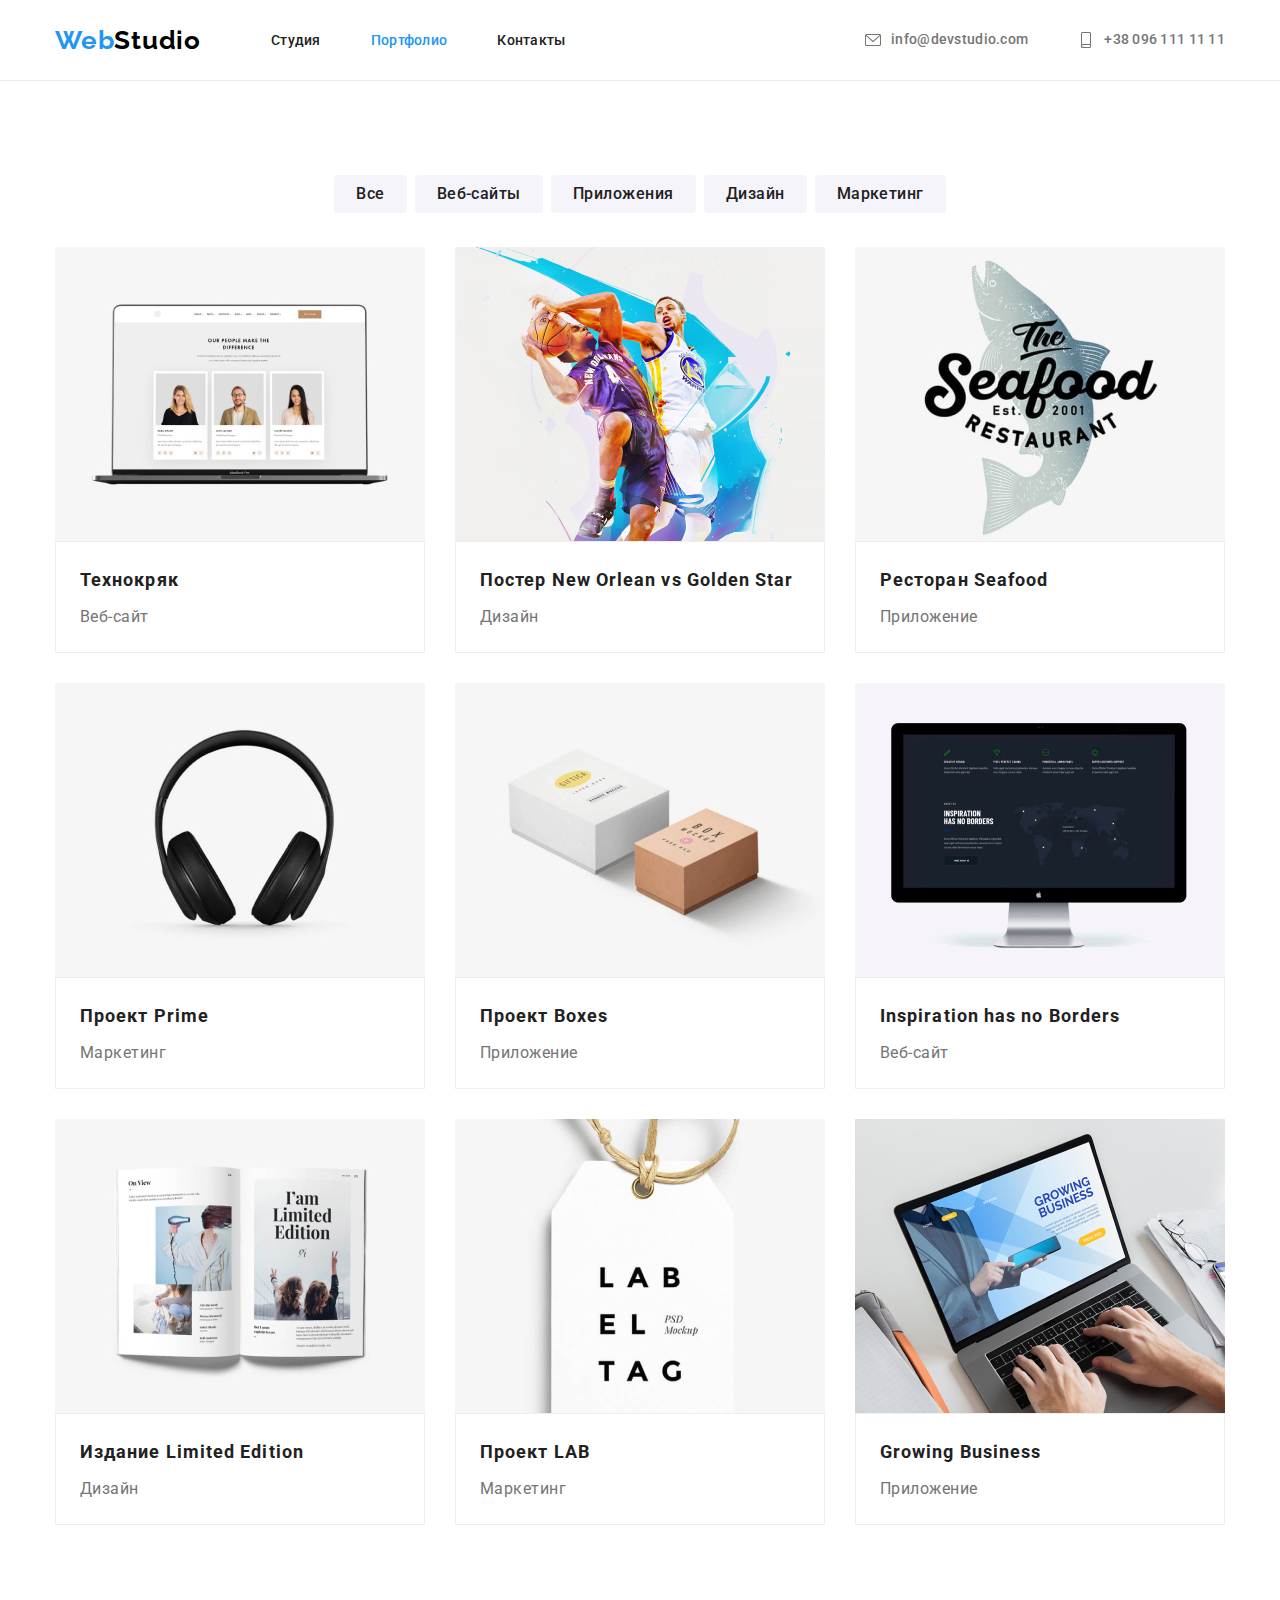
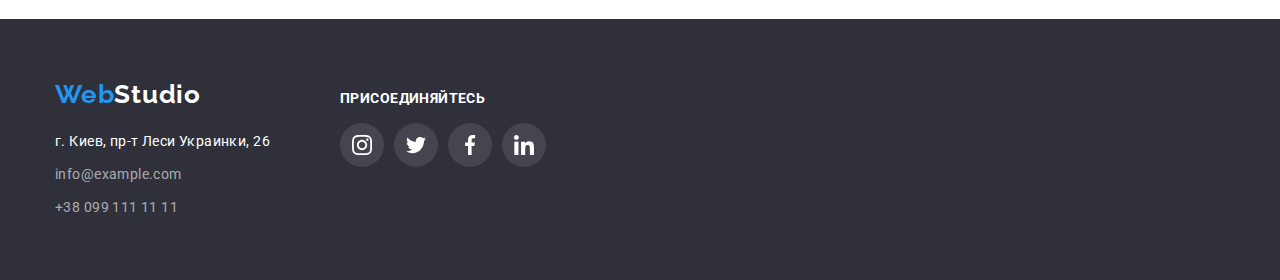
==== commit fd336895: "hw-4 fixed2" ====
--- a/portfolio.html
+++ b/portfolio.html
@@ -21,10 +21,10 @@
             </a>
             <ul class="navigation__list">
                 <li class="nav__item">
-                    <a class="navigation__list-item is-current" href="index.html">Студия</a>
+                    <a class="navigation__list-item" href="index.html">Студия</a>
                 </li>
                 <li class="nav__item">
-                    <a class="navigation__list-item" href="portfolio.html">Портфолио</a>
+                    <a class="navigation__list-item is-current" href="portfolio.html">Портфолио</a>
                 </li>
                 <li class="nav__item">
                     <a class="navigation__list-item" href="#">Контакты</a>
@@ -35,19 +35,20 @@
             <ul class="header__contakt-info">
                 <li class="contact__icon">
                     <a class="icon__link" href="mailto:info@devstudio.com">
-                        <svg class="mail__icon" width="16" height="12">
+                        <svg class="mail__icon" width="16" height="16">
                             <use href="./images/sprite.svg#icon-envelope"></use>
                         </svg>
                     </a>
-                    <a class="contact__mail-header" href="mailto:info@devstudio.com">info@devstudio.com</a>
+                    <a class="contact__mail-header contact__header"
+                        href="mailto:info@devstudio.com">info@devstudio.com</a>
                 </li>
                 <li class="contact__icon">
                     <a class="icon__link" href="tel:+380961111111">
-                        <svg class="tel__icon" width="10" height="16">
+                        <svg class="tel__icon" width="16" height="16">
                             <use href="./images/sprite.svg#icon-smartphone"></use>
                         </svg>
                     </a>
-                    <a class="contact__tel-header" href="tel:+380961111111">+38 096 111 11 11</a>
+                    <a class="contact__tel-header contact__header" href="tel:+380961111111">+38 096 111 11 11</a>
                 </li>
             </ul>
         </address>
--- a/css/styles.css
+++ b/css/styles.css
@@ -572,12 +572,17 @@
 }
 
 .projects__list-item {
+  display: block;
   width: (100% - 30px * 2) / 3;
   margin-bottom: 30px;
 }
 
+.project__link {
+  display: block;
+}
+
 .projects__list-item:hover,
-.projects__list-item:focus {
+.project__link:focus li.projects__list-item {
   box-shadow: 0px 1px 1px rgba(0, 0, 0, 0.12), 0px 4px 4px rgba(0, 0, 0, 0.06),
     1px 4px 6px rgba(0, 0, 0, 0.16);
 }
